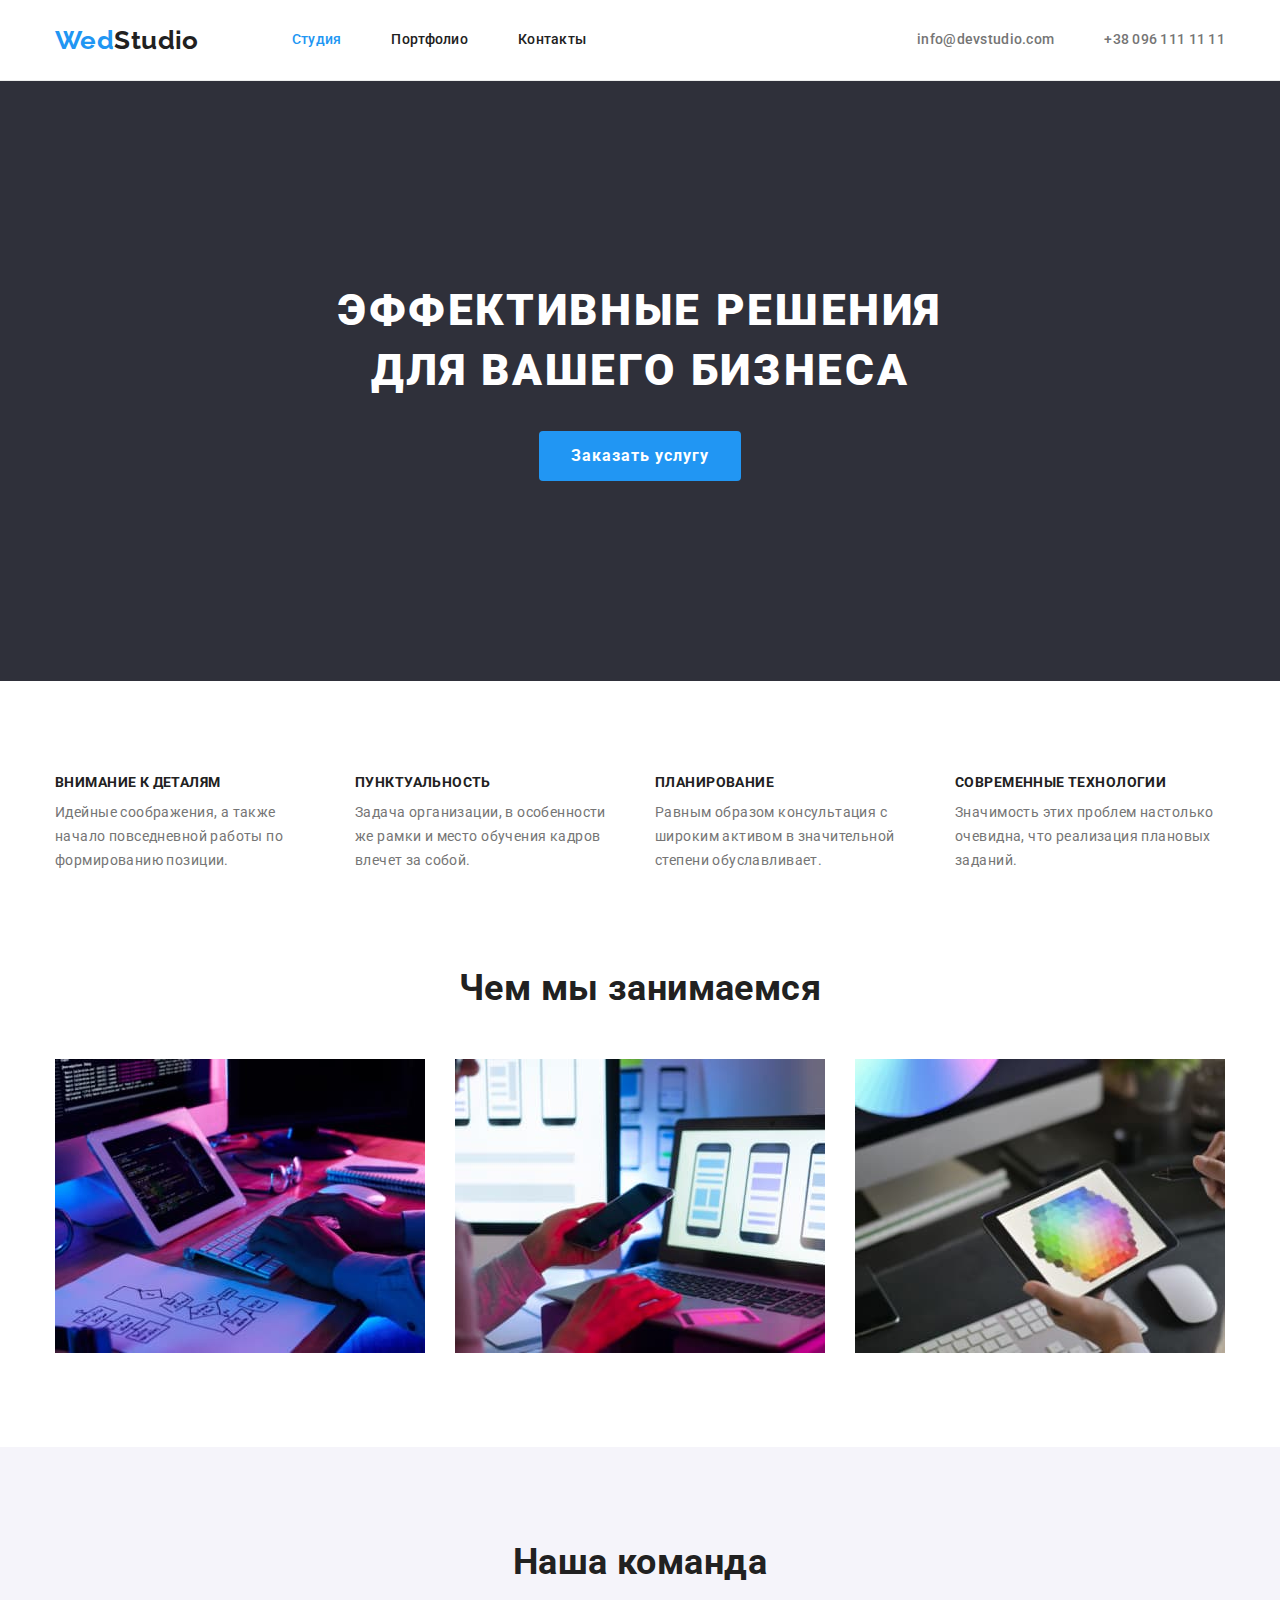
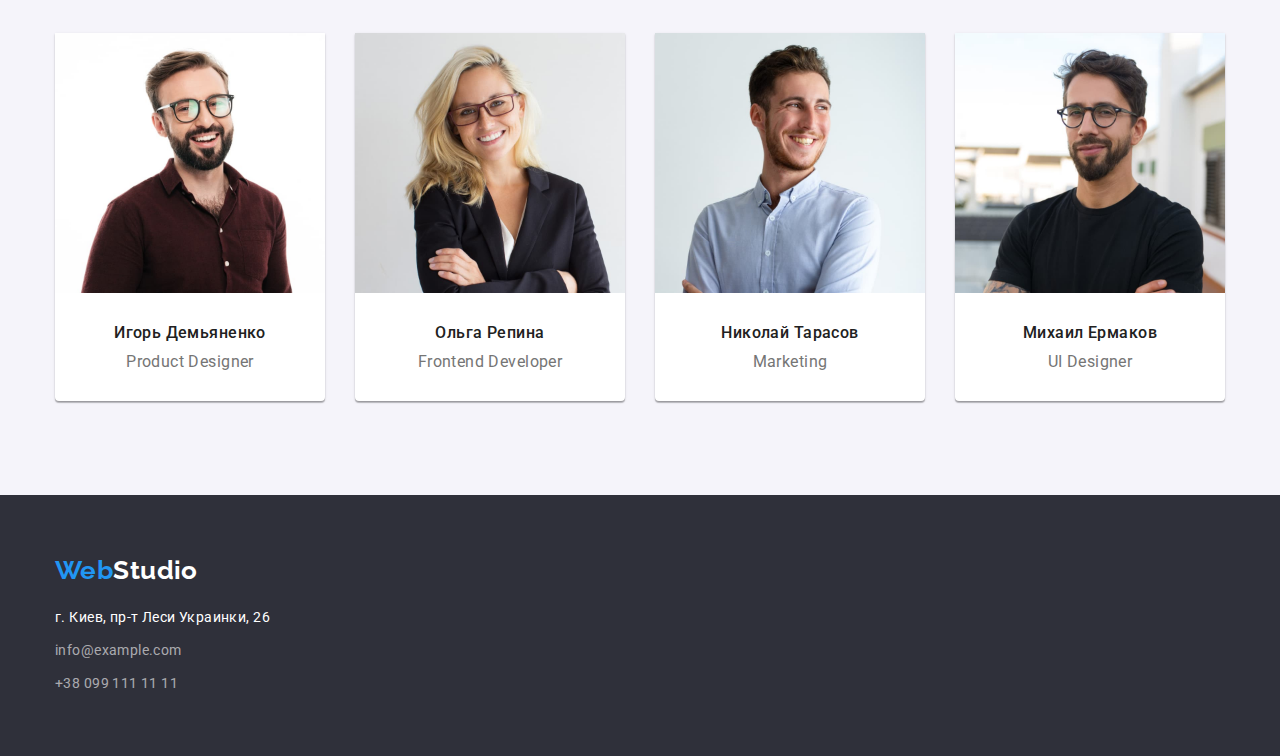
==== index.html @ 8c5d41be "Изображения пропущены через squoosh" ====
<!DOCTYPE html>
<html lang="en">

<head>
    <meta charset="UTF-8">
    <meta http-equiv="X-UA-Compatible" content="IE=edge">
    <meta name="viewport" content="width=device-width, initial-scale=1.0">
    <title>Document</title>
    <link rel="preconnect" href="https://fonts.gstatic.com">
    <link
        href="https://fonts.googleapis.com/css2?family=Raleway:wght@700&family=Roboto:wght@400;500;700;900&display=swap"
        rel="stylesheet">
    <link rel="stylesheet"
        href="https://cdnjs.cloudflare.com/ajax/libs/modern-normalize/1.0.0/modern-normalize.min.css">
    <link rel="stylesheet" href="./css/styles.css">
</head>

<body>
    <!--разметка body-->
    <!--разметка header-->
    <header class="page-header">
        <div class="container main-nav">
            <nav class="main-nav">
                <a href="" class="logo">
                    <span>Wed</span>Studio
                </a>
                <ul class="side-nav list">
                    <li class="item"> <a href="" class="current">Студия</a> </li>
                    <li class="item"><a href="./portfolio.html">Портфолио</a></li>
                    <li class="item"><a href="">Контакты</a></li>
                </ul>
            </nav>
            <ul class="auth-nav list">
                <li class="item"><a href="mailto:info@devstudio.com">info@devstudio.com</a></li>
                <li class="item"><a href="tel:+380961111111">+38 096 111 11 11</a></li>
            </ul>
        </div>
    </header>
    <main>
        <!--разметка main-->
        <section class="hero-section">
            <!--разметка первой секции-->
            <h1>Эффективные решения для вашего бизнеса</h1>
            <button class="button">Заказать услугу</button>
        </section>
        <section class="half">
            <!--разметка второй секции-->
            <div class="container">
                <h2 class="visually-hidden">Наши преимущества</h2>
                <ul class="edge">
                    <li class="item">
                        <h3>Внимание к деталям</h3>
                        <p>Идейные соображения, а также начало повседневной работы по формированию позиции.</p>
                    </li>
                    <li class="item">
                        <h3>Пунктуальность</h3>
                        <p>Задача организации, в особенности же рамки и место обучения кадров влечет за собой.</p>
                    </li>
                    <li class="item">
                        <h3>Планирование</h3>
                        <p>Равным образом консультация с широким активом в значительной степени обуславливает.</p>
                    </li>
                    <li class="item">
                        <h3>Современные технологии</h3>
                        <p>Значимость этих проблем настолько очевидна, что реализация плановых заданий.</p>
                    </li>
                </ul>
            </div>
        </section>
        <section class="job">
            <!--разметка третьей секции-->
            <div class="container">
                <h2 class="second-font">Чем мы занимаемся</h2>
                <ul class="list">
                    <li class="item"><img src="./images/1.jpg" alt="разметка страницы" width="370"></li>
                    <li class="item"><img src="./images/2.jpg" alt="оптимизация под телефон" width="370"></li>
                    <li class="item"><img src="./images/3.jpg" alt="оптимизация под iPAD" width="370"></li>
                </ul>
            </div>
        </section>
        <section class="team">
            <div class="container">
                <h2 class="second-font">Наша команда</h2>
                <!--разметка четвертой секции-->
                <ul class="teammate">
                    <li class="item"><img src="./images/k1.jpg" alt="фото 1участника команды" width="270">
                        <div class="range">
                            <h3>Игорь Демьяненко</h3>
                            <p>Product Designer</p>
                        </div>
                    </li>
                    <li class="item"><img src="./images/k2.jpg" alt="фото 2участника команды" width="270">
                        <div class="range">
                            <h3>Ольга Репина</h3>
                            <p>Frontend Developer</p>
                        </div>
                    </li>
                    <li class="item"><img src="./images/k3.jpg" alt="фото 3участника команды" width="270">
                        <div class="range">
                            <h3>Николай Тарасов</h3>
                            <p>Marketing</p>
                        </div>
                    </li>
                    <li class="item"><img src="./images/k4.jpg" alt="фото 4участника команды" width="270">
                        <div class="range">
                            <h3>Михаил Ермаков</h3>
                            <p>UI Designer</p>
                        </div>
                    </li>
                </ul>
            </div>
        </section>
    </main>
    <footer class="hero-section footer">
        <!--разметка footer-->
        <div class="container">
            <a href="" class="logo footer">
                <span>Web</span>Studio
            </a>
            <address class="address">
                <p>г. Киев, пр-т Леси Украинки, 26</p>
                <ul class="contacts">
                    <li><a href="mailto:info@example.com">info@example.com</a></li>
                    <li><a href="tel:+380991111111">+38 099 111 11 11</a></li>
                </ul>
            </address>
        </div>
    </footer>
</body>

</html>
---- css/styles.css ----
/* объявление переменных */
:root {
  --primary-text-color: #757575;
  --second-text-color: #ffffff;
  --title-text-color: #212121;
  --accent-color: #2196f3;
  --second-back-color: #2f303a;
  --contacts-color: rgba(255, 255, 255, 0.6);
  --team-back-color: #f5f4fa;
}
/* стилизация header и заголовков(outline: 2px solid teal - это рамка;) */
.container {
  width: 1200px;
  padding: 0 15px;

  margin-left: auto;
  margin-right: auto;
}
/* цвет рамки в хедере #ECECEC */
.container .list,
.container .teammate,
.container .filter-item {
  margin: 0;
  padding: 0;
}
/* стилизация логотипа */
.logo {
  font-family: Raleway, sans-serif;
  font-weight: 700;
  font-size: 26px;
  line-height: 1.19;
  text-decoration: none;

  color: var(--title-text-color);
}

/* стилизация заголовков, кроме h1 по цвету и шрифту */
.list {
  margin: 0;
  padding: 0;
}
.main-nav {
  display: flex;
  align-items: center;
}
.side-nav {
  display: flex;
}
.side-nav .item + .item {
  margin-left: 50px;
}
.auth-nav.list {
  display: flex;
  margin-left: auto;
}
.auth-nav .item + .item {
  margin-left: 50px;
}

.side-nav a,
h2,
h3,
h4,
h5,
h6 {
  color: var(--title-text-color);
  margin: 0;

  font-weight: 700;
  font-size: 14px;
  line-height: 1.14;
}

.page-header li {
  list-style: none;
}
.page-header {
  border-bottom: 1px solid #ececec;
}

/* стилизация шрифта навигации по шрифту */

.side-nav a,
.auth-nav a {
  display: block;
  padding-top: 32px;
  padding-bottom: 32px;

  letter-spacing: 0.02em;
  font-weight: 500;
  font-size: 14px;
  line-height: 1.14;
  text-decoration: none;
}
.side-nav.list {
  margin-left: 93px;
}
/* стилизация навигации: наведение, фокус */
.logo span,
.logo:focus,
.logo:hover,
.logo:active,
.side-nav a:hover,
.side-nav a:focus,
.side-nav:active,
.auth-nav a:hover,
.auth-nav a:focus,
.auth-nav:active,
.contacts a:hover,
.contacts a:focus,
.contacts a:active {
  color: var(--accent-color);
}
/* ссылка текущей страницы будет выделяться*/
.side-nav .current {
  color: var(--accent-color);
}
.auth-nav a {
  color: var(--primary-text-color);
}
/* стилизация body*/
/* стилизация основного шрифта и цвета текста */
body {
  color: var(--primary-text-color);

  font-family: Roboto, sans-serif;
  letter-spacing: 0.03em;
  font-size: 14px;
  line-height: 1.714;
}
/* стилизация фона hero и footer */
.hero-section {
  background-color: var(--second-back-color);
  /* outline: 1px solid violet; */
  text-align: center;
  padding: 200px 0;
}
.hero-section.footer {
  text-align: left;
  padding: 60px 0;
}

/* стилизация заголовка h1 */
.hero-section h1 {
  margin-top: 0;
  margin-bottom: 30px;
  max-width: 696px;
  margin-left: auto;
  margin-right: auto;

  color: var(--second-text-color);

  font-weight: 900;
  font-size: 44px;
  line-height: 1.36;
  letter-spacing: 0.06em;
  text-transform: uppercase;
}
/* стилизация кнопки */
.button {
  display: inline-block;
  background-color: var(--accent-color);
  color: var(--second-text-color);
  border: 0px;
  cursor: pointer;
  border-radius: 4px;
  padding: 10px 32px;
  min-width: 200px;

  font-family: inherit;
  font-weight: 700;
  font-size: 16px;
  line-height: 1.875;
  letter-spacing: 0.06em;
  text-align: center;
}
/* стилизация преимуществ */
.container .edge {
  display: flex;
  flex-wrap: wrap;
}
.half {
  padding-top: 94px;
}
.edge .item {
  width: 270px;
}
.edge .item + .item {
  margin-left: 30px;
}
.edge h3 {
  font-weight: 700;
  font-size: 14px;
  line-height: 1.14;
  text-transform: uppercase;
  margin-bottom: 10px;
}
.edge li {
  list-style: none;
}
.edge {
  padding: 0;
  margin: 0;
}
.edge > li > p {
  margin: 0;
}
/* стилизация деятельности */
.job .list {
  display: flex;
}
.job .list .item + .item {
  margin-left: 30px;
}
.job li {
  list-style: none;
}
.second-font {
  font-weight: 700;
  font-size: 36px;
  line-height: 1.17;
  text-align: center;
  margin-bottom: 50px;
}
.job {
  padding-top: 94px;
  padding-bottom: 94px;
}

/* стилизация команды */
/* стилизация фона */
.team {
  background-color: var(--team-back-color);
  padding-top: 94px;
  padding-bottom: 94px;
}
.container .teammate {
  display: flex;
}
.container .teammate .item + .item {
  margin-left: 30px;
}
.team li {
  list-style: none;
}

/* стилизация имён участников команды */
.container .teammate {
  margin: 0;
}
.container .teammate li {
  box-shadow: 0px 1px 3px rgba(0, 0, 0, 0.12), 0px 1px 1px rgba(0, 0, 0, 0.14),
    0px 2px 1px rgba(0, 0, 0, 0.2);
  border-radius: 0px 0px 4px 4px;
  width: 270px;
  background-color: #fff;
}
.teammate h3 {
  font-weight: 500;
  font-size: 16px;
  line-height: 1.19;
  text-align: center;
  margin-bottom: 10px;
}
.teammate .range {
  padding: 30px 0;
}
/* стилизация должностей участников команды */
.teammate p {
  font-size: 16px;
  line-height: 1.19;
  text-align: center;
  margin: 0;
}
/* стилизация footer */
.address,
.contacts {
  font-size: 14px;
  line-height: 1.71;
  font-style: normal;
  list-style: none;
  margin: 0;
}

.address,
.footer {
  color: var(--second-text-color);
  background-color: var(--second-back-color);
}
.container .logo.footer {
  display: block;
  margin-bottom: 20px;
}
.address p {
  margin-bottom: 9px;
  margin-top: 0;
}
.address > ul > li:not(:last-child) {
  margin-bottom: 9px;
}
.address ul {
  padding: 0;
}
.contacts a {
  color: var(--contacts-color);
  background-color: var(--second-back-color);
  text-decoration: none;
}

/* стилизация Портфолио */
.visually-hidden {
  position: absolute;
  width: 1px;
  height: 1px;
  margin: -1px;
  border: 0;
  padding: 0;

  white-space: nowrap;
  clip-path: inset(100%);
  clip: rect(0 0 0 0);
  overflow: hidden;
  color: var(--second-text-color);
}
.profile {
  padding-top: 94px;
  padding-bottom: 94px;
}
.container .filter {
  display: flex;
  justify-content: center;
  padding-left: 0;
  margin-top: 0;
  margin-bottom: 50px;
}
.container .filter .item + .item {
  margin-left: 8px;
}
.portfolio-page p {
  font-size: 16px;
  line-height: 1.87;
}
.portfolio-page h2 {
  font-size: 18px;
  line-height: 2;
  letter-spacing: 0.06em;
  margin: 0;
}
.portfolio-page li {
  list-style: none;
}
/* стилизация Фильтра */
.container .filter-item {
  display: flex;
  flex-wrap: wrap;
}
.filter-item a {
  display: inline;
}
.filter-item li {
  width: 370px;
  padding: 0;
  margin-right: 30px;
  margin-bottom: 30px;
}
.filter-border {
  border-left: 1px solid #eeeeee;
  border-right: 1px solid #eeeeee;
  border-bottom: 1px solid #eeeeee;
  padding: 20px 24px;
}
.filter-item li:nth-child(3n) {
  margin-right: 0;
}
.filter-item li:nth-last-child(-n + 3) {
  margin-bottom: 0;
}
.filter-item a {
  color: var(--primary-text-color);
  text-decoration: none;
}
.filter-item a h2 {
  margin-bottom: 4px;
}
.filter-item li a p {
  display: inline-block;
  margin: 0;
}
.filter-button {
  display: inline-block;
  border-radius: 4px;
  min-width: 73px;
  border: 0;
  padding: 6px 22px;

  cursor: pointer;
  font-family: Roboto, sans-serif;

  background-color: var(--team-back-color);
  font-weight: 500;
  font-size: 16px;
  line-height: 1.625;
  letter-spacing: 0.03em;
  color: var(--title-text-color);
}

.filter-button:hover,
.filter-button:focus,
.filter-button:active {
  background-color: var(--accent-color);
  color: var(--second-text-color);
}
/* рамка для фильтра  */
.border-filter {
  border-right: 1px solid #eeeeee;
}
img {
  display: block;
}
.filter-item li:hover {
  box-shadow: 0px 1px 1px rgba(0, 0, 0, 0.12), 0px 4px 4px rgba(0, 0, 0, 0.06),
    1px 4px 6px rgba(0, 0, 0, 0.16);
}
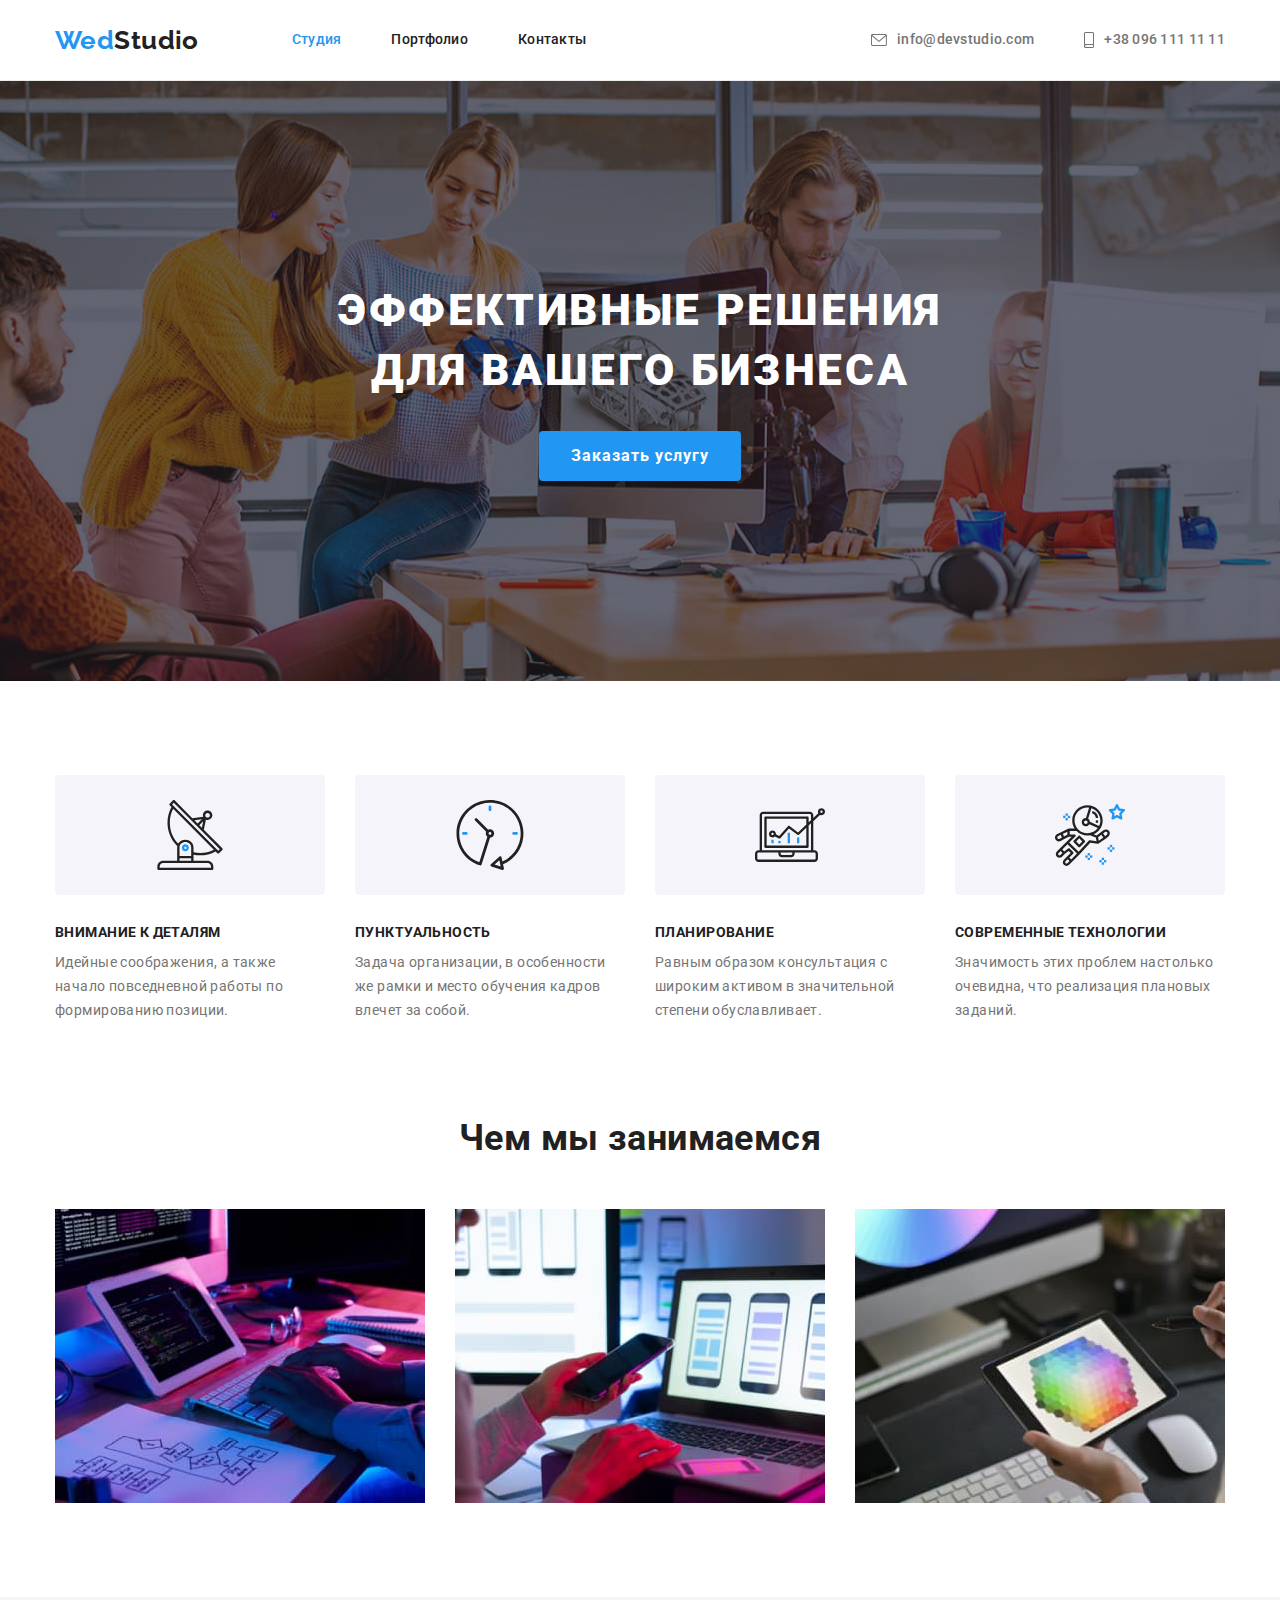
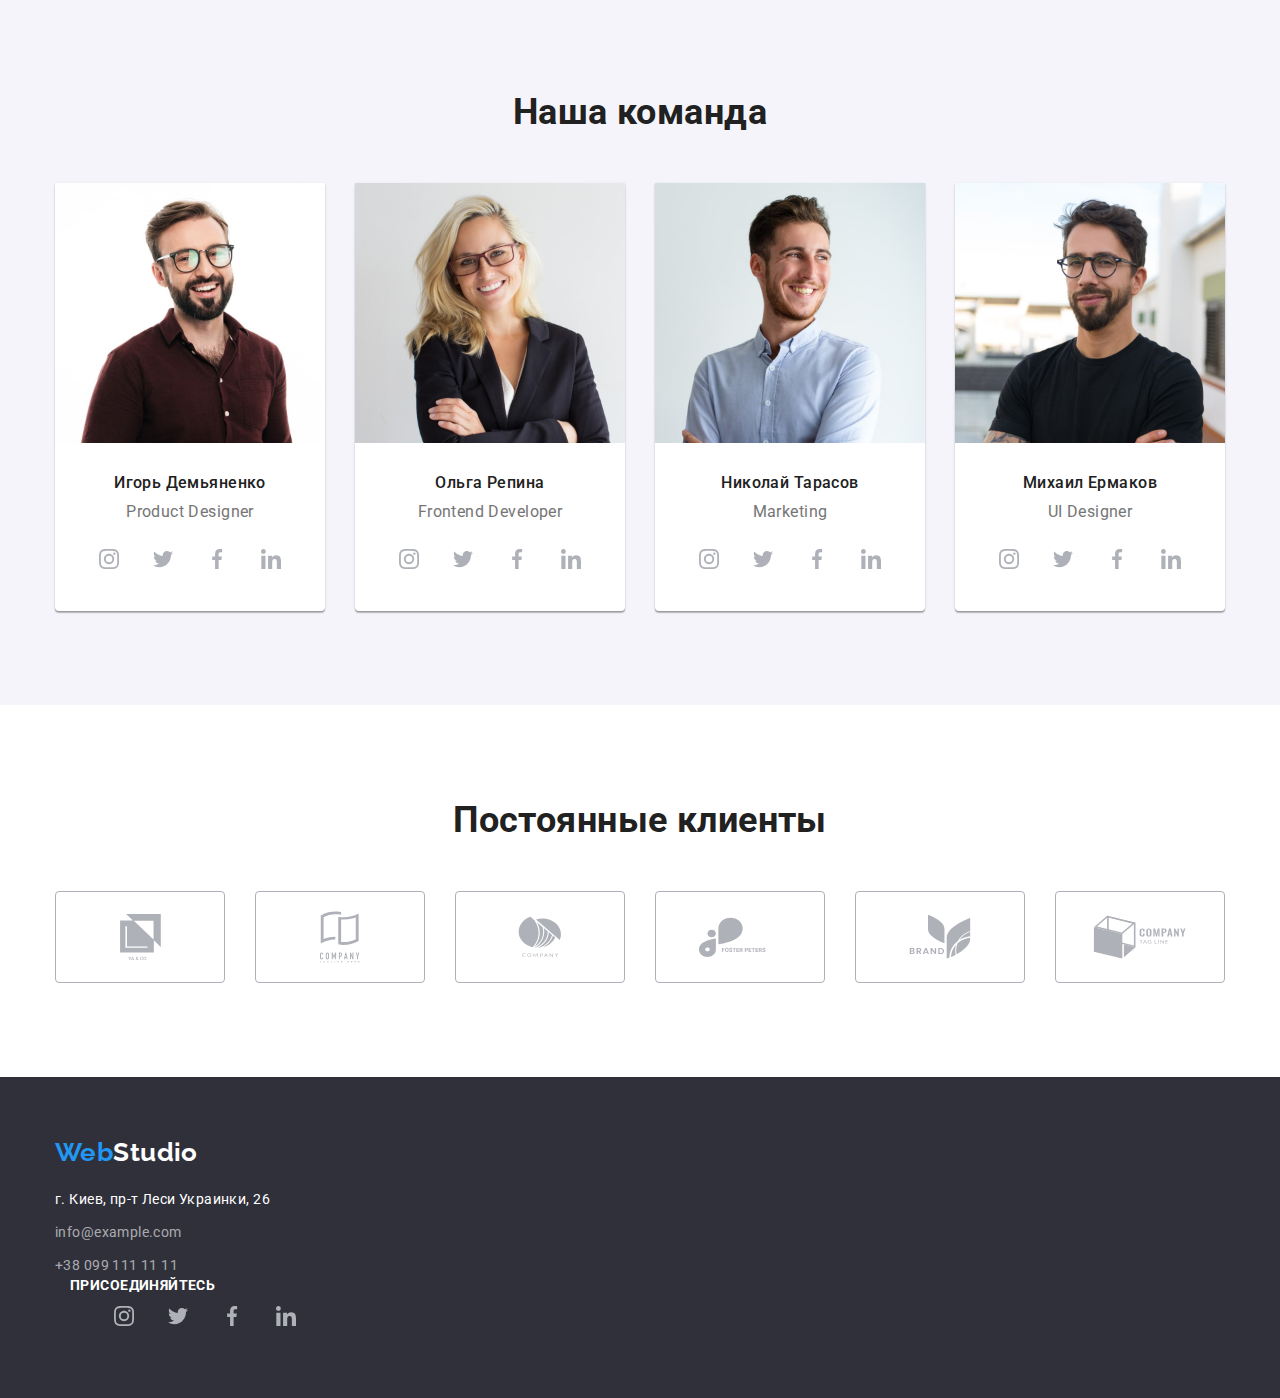
==== commit e2db4c62: "ДЗ4 начало. почти всё кроме футера))" ====
--- a/index.html
+++ b/index.html
@@ -31,8 +31,22 @@
                 </ul>
             </nav>
             <ul class="auth-nav list">
-                <li class="item"><a href="mailto:info@devstudio.com">info@devstudio.com</a></li>
-                <li class="item"><a href="tel:+380961111111">+38 096 111 11 11</a></li>
+                <li class="item">
+                    <a class="enve" href="mailto:info@devstudio.com">
+                        <svg class="envelope" width="16" height="12">
+                            <use href="./images/symbol.svg#icon-envelope">
+                            </use>
+                        </svg>
+                        info@devstudio.com</a>
+                </li>
+                <li class="item">
+                    <a class="enve" href="tel:+380961111111">
+                        <svg class="envelope" width="10" height="16">
+                            <use href="./images/symbol.svg#icon-smartphone">
+                            </use>
+                        </svg>
+                        +38 096 111 11 11</a>
+                </li>
             </ul>
         </div>
     </header>
@@ -49,18 +63,38 @@
                 <h2 class="visually-hidden">Наши преимущества</h2>
                 <ul class="edge">
                     <li class="item">
+                        <div class="container-min">
+                            <svg class="iconedge">
+                                <use href="./images/symbol-defs.svg#icon-antenna-1"></use>
+                            </svg>
+                        </div>
                         <h3>Внимание к деталям</h3>
                         <p>Идейные соображения, а также начало повседневной работы по формированию позиции.</p>
                     </li>
                     <li class="item">
+                        <div class="container-min">
+                            <svg class="iconedge">
+                                <use href="./images/symbol-defs.svg#icon-clock-1"></use>
+                            </svg>
+                        </div>
                         <h3>Пунктуальность</h3>
                         <p>Задача организации, в особенности же рамки и место обучения кадров влечет за собой.</p>
                     </li>
                     <li class="item">
+                        <div class="container-min">
+                            <svg class="iconedge">
+                                <use href="./images/symbol-defs.svg#icon-diagram-1"></use>
+                            </svg>
+                        </div>
                         <h3>Планирование</h3>
                         <p>Равным образом консультация с широким активом в значительной степени обуславливает.</p>
                     </li>
                     <li class="item">
+                        <div class="container-min">
+                            <svg class="iconedge">
+                                <use href="./images/symbol-defs.svg#icon-astronaut-1"></use>
+                            </svg>
+                        </div>
                         <h3>Современные технологии</h3>
                         <p>Значимость этих проблем настолько очевидна, что реализация плановых заданий.</p>
                     </li>
@@ -87,44 +121,212 @@
                         <div class="range">
                             <h3>Игорь Демьяненко</h3>
                             <p>Product Designer</p>
+
+                            <div class="container-team">
+                                <a class="communic" href="">
+                                    <svg class="twitter" width="20" height="20">
+                                        <use href="./images/symbol.svg#icon-instagram-2"></use>
+                                    </svg>
+                                </a>
+                                <a class="communic" href="">
+                                    <svg class="twitter" width="20" height="20">
+                                        <use href="./images/symbol.svg#icon-twitter-1"></use>
+                                    </svg>
+                                </a>
+                                <a class="communic" href="">
+                                    <svg class="twitter" width="20" height="20">
+                                        <use href="./images/symbol.svg#icon-facebook-1"></use>
+                                    </svg>
+                                </a>
+                                <a class="communic" href="">
+                                    <svg class="twitter" width="20" height="20">
+                                        <use href="./images/symbol.svg#icon-linkedin-1"></use>
+                                    </svg>
+                                </a>
+                            </div>
                         </div>
                     </li>
                     <li class="item"><img src="./images/k2.jpg" alt="фото 2участника команды" width="270">
                         <div class="range">
                             <h3>Ольга Репина</h3>
                             <p>Frontend Developer</p>
+                            <div class="container-team">
+                                <a class="communic" href="">
+                                    <svg class="twitter" width="20" height="20">
+                                        <use href="./images/symbol.svg#icon-instagram-2"></use>
+                                    </svg>
+                                </a>
+                                <a class="communic" href="">
+                                    <svg class="twitter" width="20" height="20">
+                                        <use href="./images/symbol.svg#icon-twitter-1"></use>
+                                    </svg>
+                                </a>
+                                <a class="communic" href="">
+                                    <svg class="twitter" width="20" height="20">
+                                        <use href="./images/symbol.svg#icon-facebook-1"></use>
+                                    </svg>
+                                </a>
+                                <a class="communic" href="">
+                                    <svg class="twitter" width="20" height="20">
+                                        <use href="./images/symbol.svg#icon-linkedin-1"></use>
+                                    </svg>
+                                </a>
+                            </div>
                         </div>
                     </li>
                     <li class="item"><img src="./images/k3.jpg" alt="фото 3участника команды" width="270">
                         <div class="range">
                             <h3>Николай Тарасов</h3>
                             <p>Marketing</p>
+                            <div class="container-team">
+                                <a class="communic" href="">
+                                    <svg class="twitter" width="20" height="20">
+                                        <use href="./images/symbol.svg#icon-instagram-2"></use>
+                                    </svg>
+                                </a>
+                                <a class="communic" href="">
+                                    <svg class="twitter" width="20" height="20">
+                                        <use href="./images/symbol.svg#icon-twitter-1"></use>
+                                    </svg>
+                                </a>
+                                <a class="communic" href="">
+                                    <svg class="twitter" width="20" height="20">
+                                        <use href="./images/symbol.svg#icon-facebook-1"></use>
+                                    </svg>
+                                </a>
+                                <a class="communic" href="">
+                                    <svg class="twitter" width="20" height="20">
+                                        <use href="./images/symbol.svg#icon-linkedin-1"></use>
+                                    </svg>
+                                </a>
+                            </div>
                         </div>
                     </li>
                     <li class="item"><img src="./images/k4.jpg" alt="фото 4участника команды" width="270">
                         <div class="range">
                             <h3>Михаил Ермаков</h3>
                             <p>UI Designer</p>
-                        </div>
-                    </li>
-                </ul>
+                            <div class="container-team">
+                                <a class="communic" href="">
+                                    <svg class="twitter" width="20" height="20">
+                                        <use href="./images/symbol.svg#icon-instagram-2"></use>
+                                    </svg>
+                                </a>
+                                <a class="communic" href="">
+                                    <svg class="twitter" width="20" height="20">
+                                        <use href="./images/symbol.svg#icon-twitter-1"></use>
+                                    </svg>
+                                </a>
+                                <a class="communic" href="">
+                                    <svg class="twitter" width="20" height="20">
+                                        <use href="./images/symbol.svg#icon-facebook-1"></use>
+                                    </svg>
+                                </a>
+                                <a class="communic" href="">
+                                    <svg class="twitter" width="20" height="20">
+                                        <use href="./images/symbol.svg#icon-linkedin-1"></use>
+                                    </svg>
+                                </a>
+                            </div>
+                        </div>
+                    </li>
+                </ul>
+            </div>
+        </section>
+        <section class="client">
+            <div class="container">
+                <h2 class="second-font">Постоянные клиенты</h2>
+                <ul class="wrapul">
+                    <li class="client-item">
+                        <div class="client-edit"><svg width="41" height="46.67">
+                                <use href="./images/symbol.svg#icon-YA--CO">
+                                </use>
+                            </svg></div>
+
+                    </li>
+                    <li class="client-item">
+                        <div class="client-edit"><svg width="40" height="52">
+                                <use href="./images/symbol.svg#icon-TAGLINE-HERE">
+                                </use>
+                            </svg></div>
+
+                    </li>
+                    <li class="client-item">
+                        <div class="client-edit"><svg width="43.46" height="41.18">
+                                <use href="./images/symbol.svg#icon-COMPANY">
+                                </use>
+                            </svg></div>
+
+                    </li>
+                    <li class="client-item">
+                        <div class="client-edit"><svg width="84.44" height="40.62">
+                                <use href="./images/symbol.svg#icon-FOSTER-PETERS">
+                                </use>
+                            </svg></div>
+
+                    </li>
+                    <li class="client-item">
+                        <div class="client-edit"><svg width="62.54" height="45.43">
+                                <use href="./images/symbol.svg#icon-BRAND">
+                                </use>
+                            </svg></div>
+
+                    </li>
+                    <li class="client-item">
+                        <div class="client-edit"><svg width="93.79" height="43.93">
+                                <use href="./images/symbol.svg#icon-COMPANY-TAG-LINE">
+                                </use>
+                            </svg></div>
+
+                    </li>
+
+                </ul>
+
             </div>
         </section>
     </main>
-    <footer class="hero-section footer">
+    <footer class="hero-footer">
         <!--разметка footer-->
         <div class="container">
-            <a href="" class="logo footer">
-                <span>Web</span>Studio
-            </a>
-            <address class="address">
-                <p>г. Киев, пр-т Леси Украинки, 26</p>
-                <ul class="contacts">
-                    <li><a href="mailto:info@example.com">info@example.com</a></li>
-                    <li><a href="tel:+380991111111">+38 099 111 11 11</a></li>
-                </ul>
-            </address>
+            <div class="footer-address">
+                <a href="" class="logo footer">
+                    <span>Web</span>Studio
+                </a>
+                <address class="address">
+                    <p>г. Киев, пр-т Леси Украинки, 26</p>
+                    <ul class="contacts">
+                        <li><a href="mailto:info@example.com">info@example.com</a></li>
+                        <li><a href="tel:+380991111111">+38 099 111 11 11</a></li>
+                    </ul>
+                </address>
+            </div>
+            <div class=container-foot>
+                <h2 class="edit">присоединяйтесь</h2>
+                <div class="container-team">
+                    <a class="communic" href="">
+                        <svg class="twitter" width="20" height="20">
+                            <use href="./images/symbol.svg#icon-instagram-2"></use>
+                        </svg>
+                    </a>
+                    <a class="communic" href="">
+                        <svg class="twitter" width="20" height="20">
+                            <use href="./images/symbol.svg#icon-twitter-1"></use>
+                        </svg>
+                    </a>
+                    <a class="communic" href="">
+                        <svg class="twitter" width="20" height="20">
+                            <use href="./images/symbol.svg#icon-facebook-1"></use>
+                        </svg>
+                    </a>
+                    <a class="communic" href="">
+                        <svg class="twitter" width="20" height="20">
+                            <use href="./images/symbol.svg#icon-linkedin-1"></use>
+                        </svg>
+                    </a>
+                </div>
+            </div>
         </div>
+
     </footer>
 </body>
 
--- a/css/styles.css
+++ b/css/styles.css
@@ -79,10 +79,16 @@
 }
 
 /* стилизация шрифта навигации по шрифту */
-
+.auth-nav.list .item {
+  display: flex;
+  align-items: center;
+}
+.auth-nav a {
+  color: var(--primary-text-color);
+}
 .side-nav a,
 .auth-nav a {
-  display: block;
+  display: flex;
   padding-top: 32px;
   padding-bottom: 32px;
 
@@ -103,7 +109,6 @@
 .side-nav a:hover,
 .side-nav a:focus,
 .side-nav:active,
-.auth-nav a:hover,
 .auth-nav a:focus,
 .auth-nav:active,
 .contacts a:hover,
@@ -115,9 +120,21 @@
 .side-nav .current {
   color: var(--accent-color);
 }
-.auth-nav a {
-  color: var(--primary-text-color);
-}
+.enve:hover {
+  color: var(--accent-color);
+}
+.envelope {
+  margin-right: 10px;
+  fill: currentColor;
+}
+.envelope:hover {
+  fill: currentColor;
+}
+
+.enve {
+  align-items: center;
+}
+
 /* стилизация body*/
 /* стилизация основного шрифта и цвета текста */
 body {
@@ -134,10 +151,19 @@
   /* outline: 1px solid violet; */
   text-align: center;
   padding: 200px 0;
-}
-.hero-section.footer {
+  background-image: linear-gradient(
+      to right,
+      rgba(47, 48, 58, 0.4),
+      rgba(47, 48, 58, 0.4)
+    ),
+    url("../images/Img.svg");
+  background-repeat: no-repeat;
+  background-position: center;
+}
+.hero-footer {
   text-align: left;
   padding: 60px 0;
+  background-color: var(--second-back-color);
 }
 
 /* стилизация заголовка h1 */
@@ -205,6 +231,22 @@
 .edge > li > p {
   margin: 0;
 }
+.container-min {
+  display: flex;
+  width: 270px;
+  height: 120px;
+  border: transparent;
+  margin-bottom: 30px;
+  background-color: #f5f4fa;
+  border-radius: 4px;
+  align-items: center;
+  justify-content: center;
+}
+.iconedge {
+  display: flex;
+  width: 70px;
+  height: 70px;
+}
 /* стилизация деятельности */
 .job .list {
   display: flex;
@@ -255,6 +297,33 @@
   width: 270px;
   background-color: #fff;
 }
+.container-team {
+  display: flex;
+  padding-left: 32px;
+  padding-right: 32px;
+}
+.communic {
+  display: flex;
+  width: 44px;
+  height: 44px;
+  border-radius: 50%;
+  justify-content: center;
+  align-items: center;
+  fill: #afb1b8;
+}
+.communic:hover,
+.communic:active,
+.communic:focus {
+  background-color: var(--accent-color);
+  fill: var(--second-text-color);
+}
+.container-team .communic + .communic {
+  margin-left: 10px;
+}
+
+.container-team a svg {
+  margin: 0;
+}
 .teammate h3 {
   font-weight: 500;
   font-size: 16px;
@@ -271,6 +340,43 @@
   line-height: 1.19;
   text-align: center;
   margin: 0;
+  margin-bottom: 16px;
+}
+/* разметка секции с Клиентами */
+.wrapul {
+  display: flex;
+  margin: 0;
+  padding: 0;
+}
+.client {
+  padding-top: 94px;
+  padding-bottom: 94px;
+}
+.client .client-item {
+  display: flex;
+  flex-wrap: wrap;
+  list-style: none;
+  width: 170px;
+  height: 92px;
+  border: 1px solid #afb1b8;
+  border-radius: 4px;
+  align-items: center;
+  justify-content: center;
+  padding: 0;
+  margin: 0;
+}
+.client-item:hover {
+  border-color: var(--accent-color);
+}
+.client-edit {
+  display: flex;
+  fill: #afb1b8;
+}
+.client-item:hover .client-edit {
+  fill: var(--accent-color);
+}
+.wrapul .client-item + .client-item {
+  margin-left: 30px;
 }
 /* стилизация footer */
 .address,
@@ -288,7 +394,7 @@
   background-color: var(--second-back-color);
 }
 .container .logo.footer {
-  display: block;
+  display: flex;
   margin-bottom: 20px;
 }
 .address p {
@@ -307,6 +413,19 @@
   text-decoration: none;
 }
 
+/* стилизация Приглашений по соц.сетям */
+.container-foot {
+  width: 1200px;
+  padding: 0 15px;
+
+  margin-left: auto;
+  margin-right: auto;
+}
+
+.edit {
+  color: var(--second-text-color);
+  text-transform: uppercase;
+}
 /* стилизация Портфолио */
 .visually-hidden {
   position: absolute;
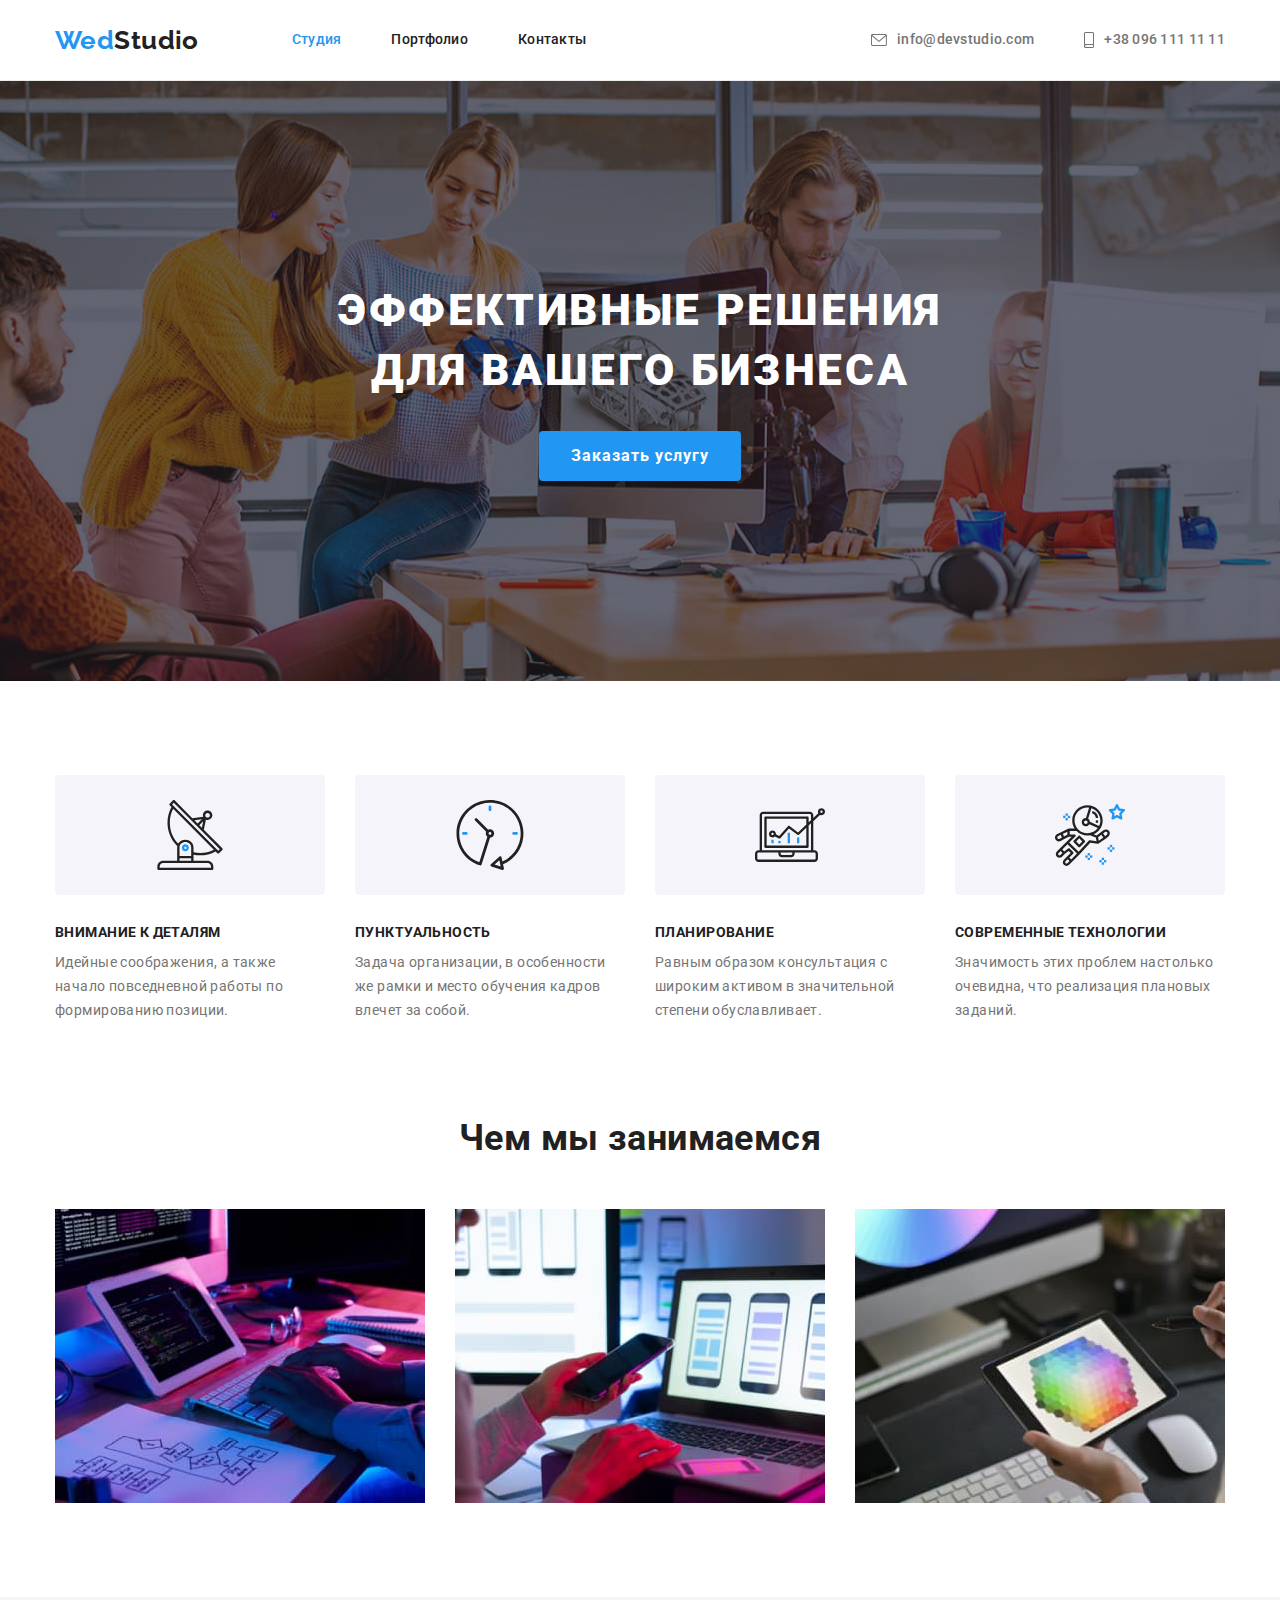
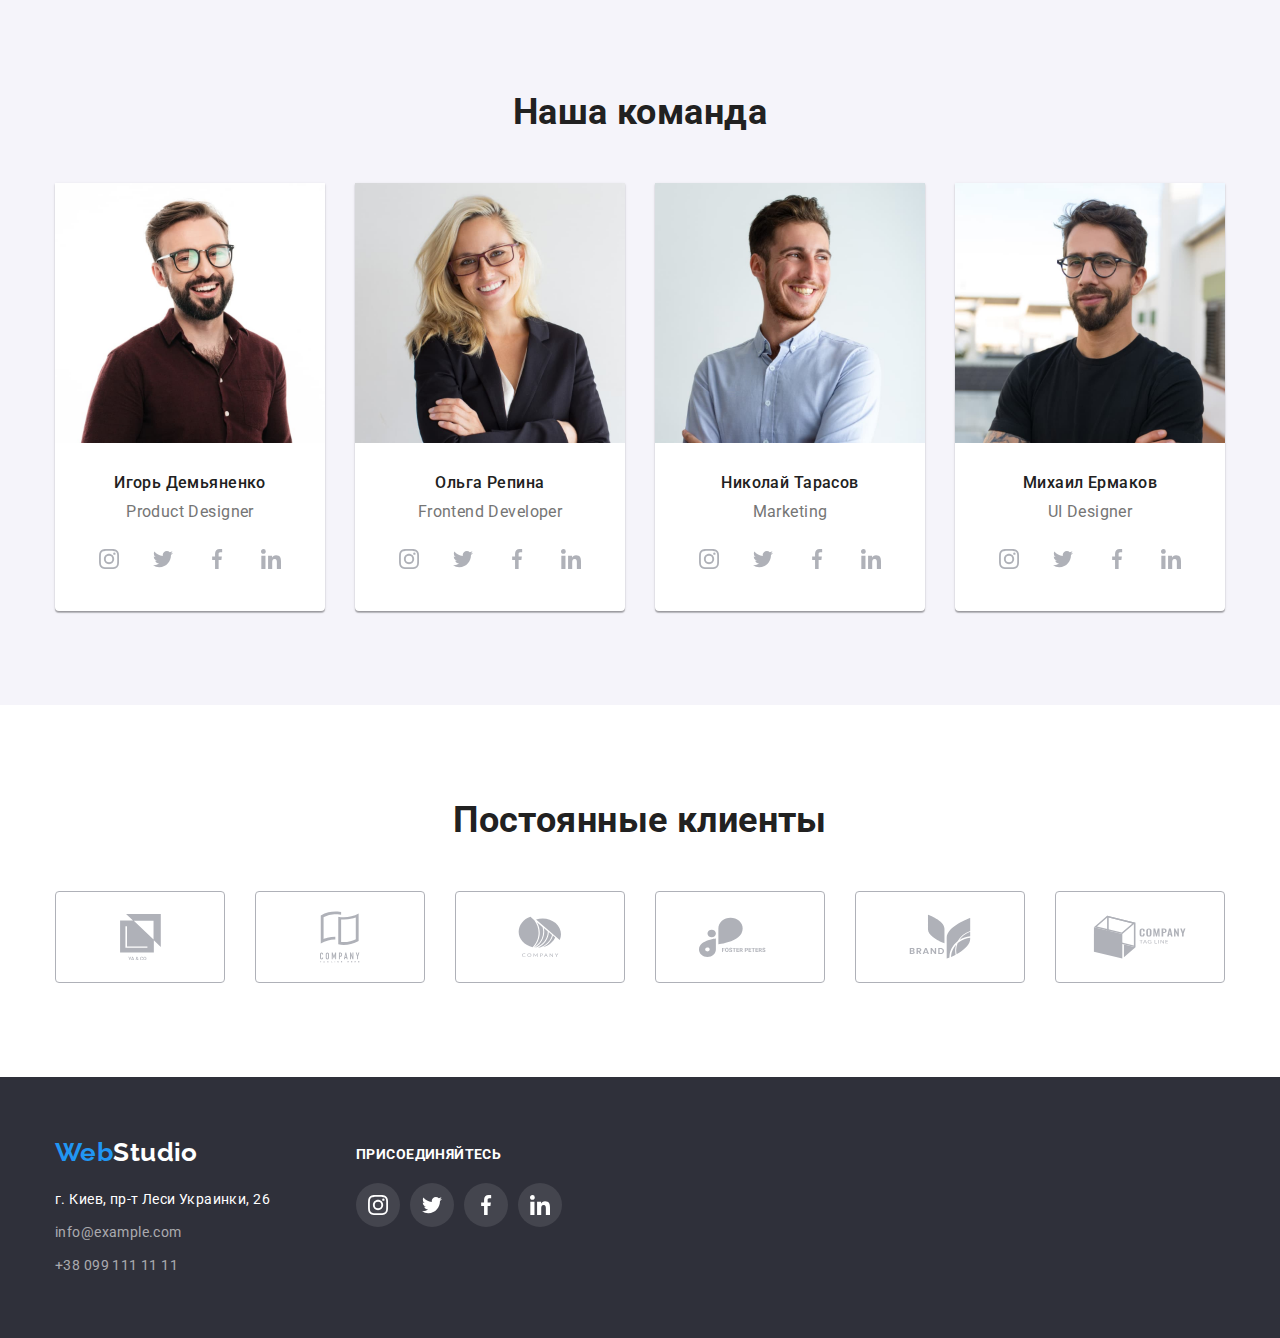
==== commit 2659b407: "Дз4 на первую проверку" ====
--- a/index.html
+++ b/index.html
@@ -237,46 +237,67 @@
             <div class="container">
                 <h2 class="second-font">Постоянные клиенты</h2>
                 <ul class="wrapul">
-                    <li class="client-item">
-                        <div class="client-edit"><svg width="41" height="46.67">
-                                <use href="./images/symbol.svg#icon-YA--CO">
-                                </use>
-                            </svg></div>
-
-                    </li>
-                    <li class="client-item">
-                        <div class="client-edit"><svg width="40" height="52">
-                                <use href="./images/symbol.svg#icon-TAGLINE-HERE">
-                                </use>
-                            </svg></div>
-
-                    </li>
-                    <li class="client-item">
-                        <div class="client-edit"><svg width="43.46" height="41.18">
-                                <use href="./images/symbol.svg#icon-COMPANY">
-                                </use>
-                            </svg></div>
-
-                    </li>
-                    <li class="client-item">
-                        <div class="client-edit"><svg width="84.44" height="40.62">
-                                <use href="./images/symbol.svg#icon-FOSTER-PETERS">
-                                </use>
-                            </svg></div>
-
-                    </li>
-                    <li class="client-item">
-                        <div class="client-edit"><svg width="62.54" height="45.43">
-                                <use href="./images/symbol.svg#icon-BRAND">
-                                </use>
-                            </svg></div>
-
-                    </li>
-                    <li class="client-item">
-                        <div class="client-edit"><svg width="93.79" height="43.93">
-                                <use href="./images/symbol.svg#icon-COMPANY-TAG-LINE">
-                                </use>
-                            </svg></div>
+                    <li class="wrapli">
+                        <a class="client-item" href="">
+                            <div class="client-edit">
+                                <svg width="41" height="46.67">
+                                    <use href="./images/symbol.svg#icon-YA--CO">
+                                    </use>
+                                </svg>
+                            </div>
+                        </a>
+                    </li>
+                    <li class="wrapli">
+                        <a class="client-item" href="">
+                            <div class="client-edit">
+                                <svg width="40" height="52">
+                                    <use href="./images/symbol.svg#icon-TAGLINE-HERE">
+                                    </use>
+                                </svg>
+                            </div>
+                        </a>
+
+                    </li>
+                    <li class="wrapli">
+                        <a class="client-item" href="">
+                            <div class="client-edit"><svg width="43.46" height="41.18">
+                                    <use href="./images/symbol.svg#icon-COMPANY">
+                                    </use>
+                                </svg>
+                            </div>
+                        </a>
+
+                    </li>
+                    <li class="wrapli">
+                        <a class="client-item" href="">
+                            <div class="client-edit">
+                                <svg width="84.44" height="40.62">
+                                    <use href="./images/symbol.svg#icon-FOSTER-PETERS">
+                                    </use>
+                                </svg>
+                            </div>
+                        </a>
+                    </li>
+                    <li class="wrapli">
+                        <a class="client-item" href="">
+                            <div class="client-edit">
+                                <svg width="62.54" height="45.43">
+                                    <use href="./images/symbol.svg#icon-BRAND">
+                                    </use>
+                                </svg>
+                            </div>
+                        </a>
+
+                    </li>
+                    <li class="wrapli">
+                        <a class="client-item" href="">
+                            <div class="client-edit">
+                                <svg width="93.79" height="43.93">
+                                    <use href="./images/symbol.svg#icon-COMPANY-TAG-LINE">
+                                    </use>
+                                </svg>
+                            </div>
+                        </a>
 
                     </li>
 
@@ -288,41 +309,43 @@
     <footer class="hero-footer">
         <!--разметка footer-->
         <div class="container">
-            <div class="footer-address">
-                <a href="" class="logo footer">
-                    <span>Web</span>Studio
-                </a>
-                <address class="address">
-                    <p>г. Киев, пр-т Леси Украинки, 26</p>
-                    <ul class="contacts">
-                        <li><a href="mailto:info@example.com">info@example.com</a></li>
-                        <li><a href="tel:+380991111111">+38 099 111 11 11</a></li>
-                    </ul>
-                </address>
-            </div>
-            <div class=container-foot>
-                <h2 class="edit">присоединяйтесь</h2>
-                <div class="container-team">
-                    <a class="communic" href="">
-                        <svg class="twitter" width="20" height="20">
-                            <use href="./images/symbol.svg#icon-instagram-2"></use>
-                        </svg>
+            <div class="karman">
+                <div class="footer-address">
+                    <a href="" class="logo footer">
+                        <span>Web</span>Studio
                     </a>
-                    <a class="communic" href="">
-                        <svg class="twitter" width="20" height="20">
-                            <use href="./images/symbol.svg#icon-twitter-1"></use>
-                        </svg>
-                    </a>
-                    <a class="communic" href="">
-                        <svg class="twitter" width="20" height="20">
-                            <use href="./images/symbol.svg#icon-facebook-1"></use>
-                        </svg>
-                    </a>
-                    <a class="communic" href="">
-                        <svg class="twitter" width="20" height="20">
-                            <use href="./images/symbol.svg#icon-linkedin-1"></use>
-                        </svg>
-                    </a>
+                    <address class="address">
+                        <p>г. Киев, пр-т Леси Украинки, 26</p>
+                        <ul class="contacts">
+                            <li><a href="mailto:info@example.com">info@example.com</a></li>
+                            <li><a href="tel:+380991111111">+38 099 111 11 11</a></li>
+                        </ul>
+                    </address>
+                </div>
+                <div class=container-foot>
+                    <h2 class="edit">присоединяйтесь</h2>
+                    <div class="container-team foot">
+                        <a class="communic foot" href="">
+                            <svg class="twitter foot" width="20" height="20">
+                                <use href="./images/symbol.svg#icon-instagram-2"></use>
+                            </svg>
+                        </a>
+                        <a class="communic foot" href="">
+                            <svg class="twitter foot" width="20" height="20">
+                                <use href="./images/symbol.svg#icon-twitter-1"></use>
+                            </svg>
+                        </a>
+                        <a class="communic foot" href="">
+                            <svg class="twitter foot" width="20" height="20">
+                                <use href="./images/symbol.svg#icon-facebook-1"></use>
+                            </svg>
+                        </a>
+                        <a class="communic foot" href="">
+                            <svg class="twitter foot" width="20" height="20">
+                                <use href="./images/symbol.svg#icon-linkedin-1"></use>
+                            </svg>
+                        </a>
+                    </div>
                 </div>
             </div>
         </div>
--- a/css/styles.css
+++ b/css/styles.css
@@ -120,14 +120,18 @@
 .side-nav .current {
   color: var(--accent-color);
 }
-.enve:hover {
+.enve:hover,
+.enve:active,
+.enve:focus {
   color: var(--accent-color);
 }
 .envelope {
   margin-right: 10px;
   fill: currentColor;
 }
-.envelope:hover {
+.envelope:hover,
+.envelope:focus,
+.envelope:active {
   fill: currentColor;
 }
 
@@ -352,10 +356,12 @@
   padding-top: 94px;
   padding-bottom: 94px;
 }
+.wrapul li {
+  list-style: none;
+}
 .client .client-item {
   display: flex;
   flex-wrap: wrap;
-  list-style: none;
   width: 170px;
   height: 92px;
   border: 1px solid #afb1b8;
@@ -365,20 +371,33 @@
   padding: 0;
   margin: 0;
 }
-.client-item:hover {
+.client-item:hover,
+.client-item:active,
+.client-item:focus {
   border-color: var(--accent-color);
 }
 .client-edit {
   display: flex;
   fill: #afb1b8;
 }
-.client-item:hover .client-edit {
+.client-item:hover .client-edit,
+.client-item:active .client-edit,
+.client-item:focus .client-edit {
   fill: var(--accent-color);
 }
-.wrapul .client-item + .client-item {
+.wrapul .wrapli + .wrapli {
   margin-left: 30px;
 }
 /* стилизация footer */
+.footer-address {
+  display: inline-block;
+  width: 231px;
+  margin: 0;
+  margin-right: 70px;
+}
+.container-team.foot {
+  padding: 0;
+}
 .address,
 .contacts {
   font-size: 14px;
@@ -415,16 +434,29 @@
 
 /* стилизация Приглашений по соц.сетям */
 .container-foot {
-  width: 1200px;
-  padding: 0 15px;
-
-  margin-left: auto;
-  margin-right: auto;
+  display: inline-block;
+  width: 231px;
+}
+.karman {
+  display: flex;
 }
 
 .edit {
   color: var(--second-text-color);
   text-transform: uppercase;
+  margin-bottom: 20px;
+  padding-top: 10px;
+}
+.twitter .foot {
+}
+.communic.foot {
+  fill: var(--second-text-color);
+  background: rgba(255, 255, 255, 0.1);
+}
+.communic.foot:hover,
+.communic.foot:active,
+.communic.foot:focus {
+  background-color: var(--accent-color);
 }
 /* стилизация Портфолио */
 .visually-hidden {
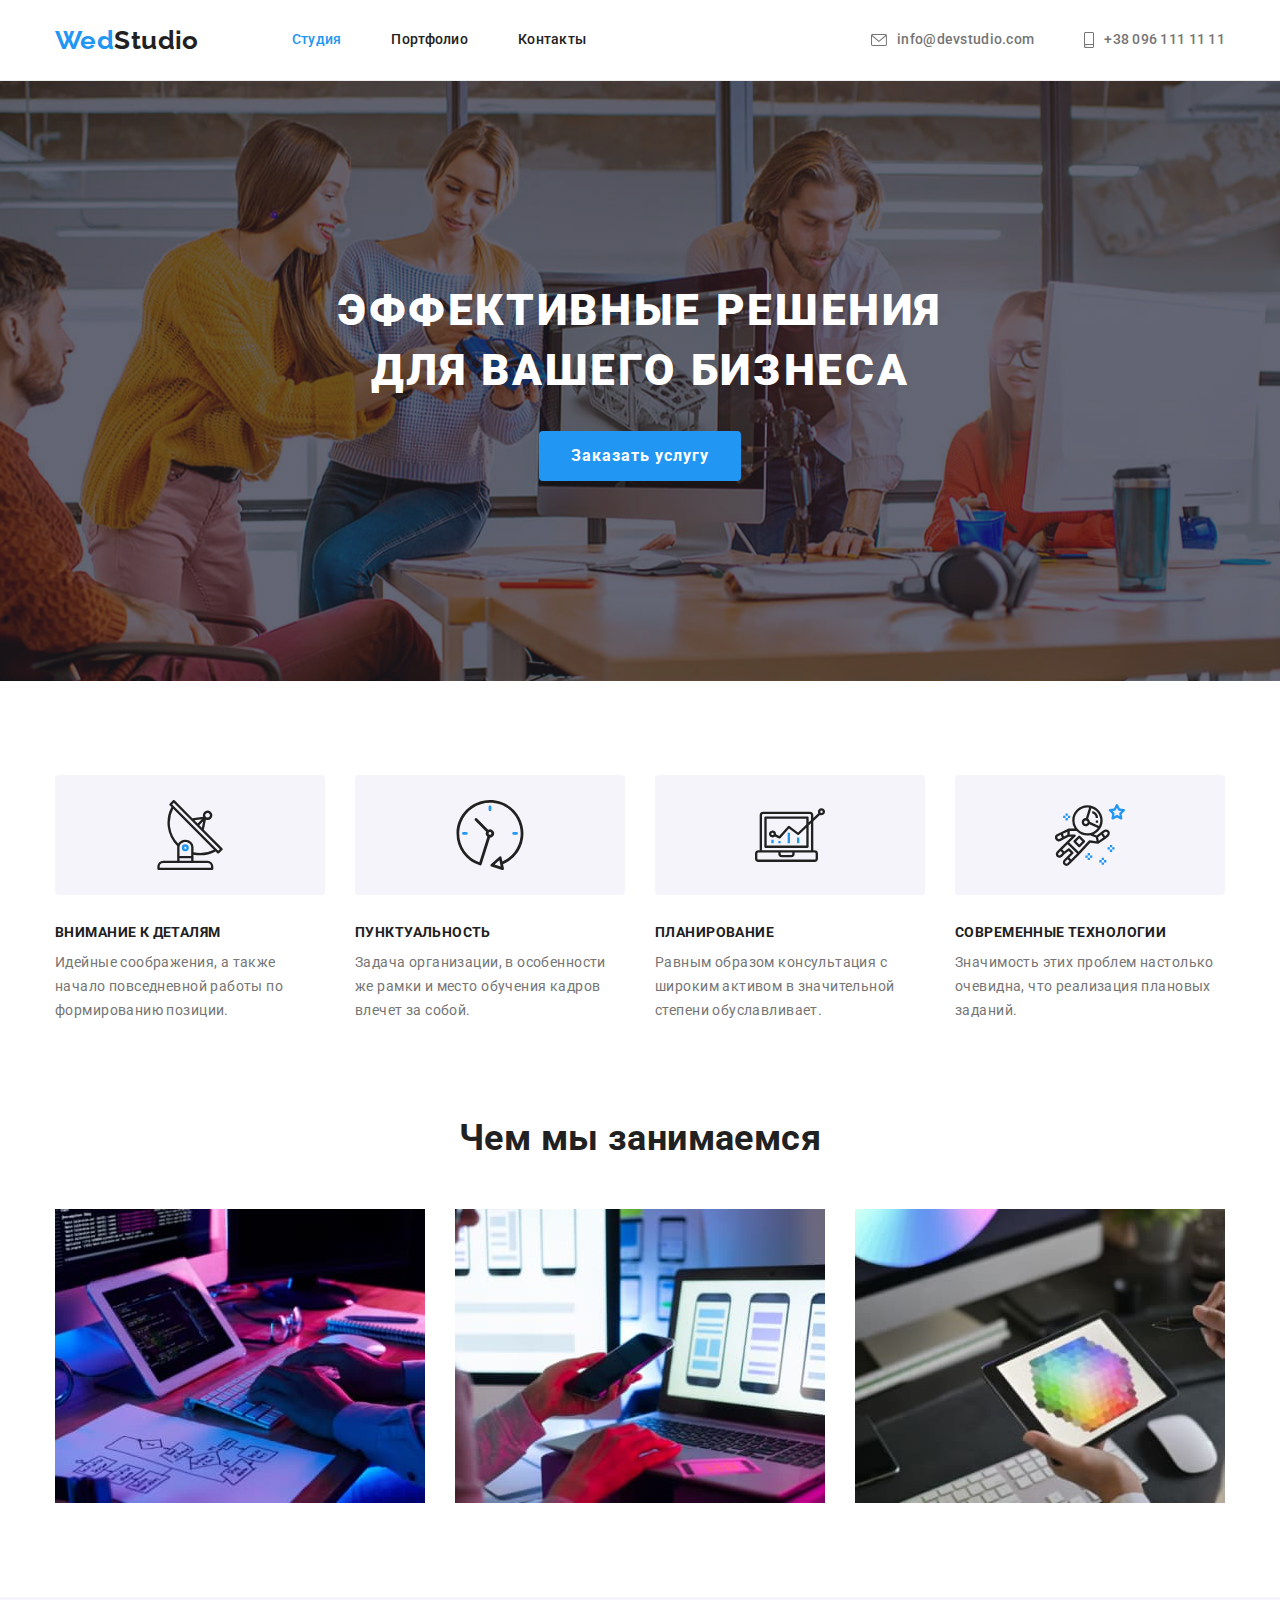
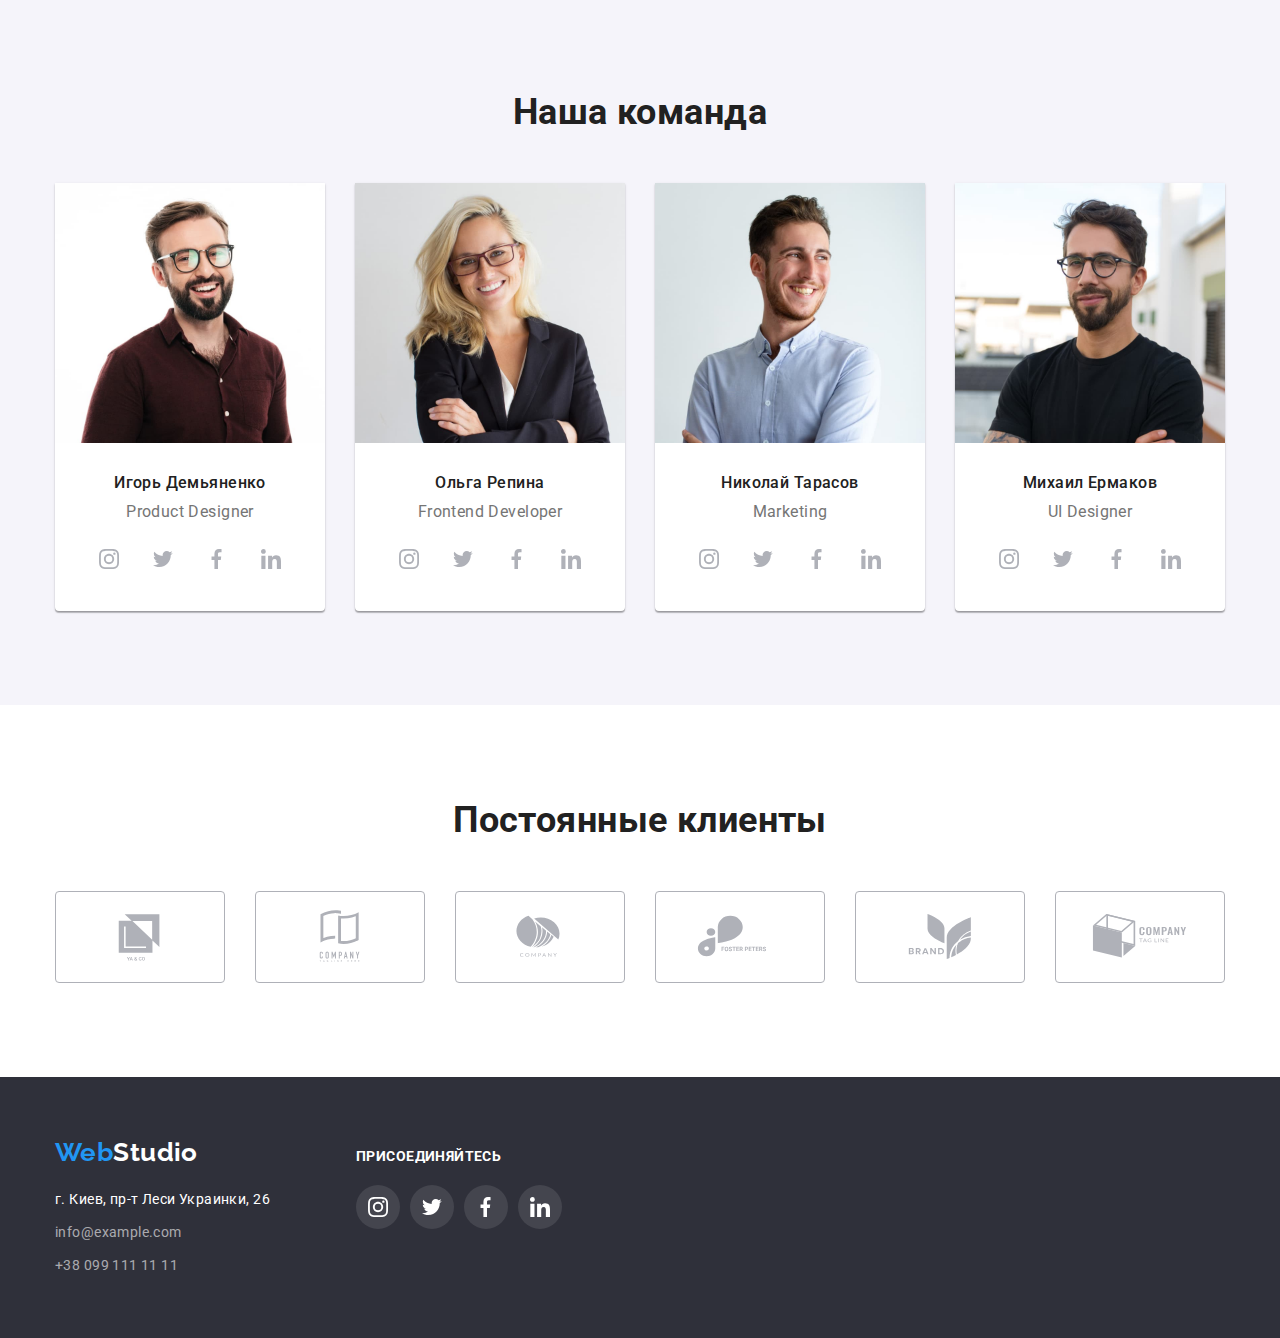
==== commit f2e6d52a: "исправление замечаний ментора" ====
--- a/index.html
+++ b/index.html
@@ -34,7 +34,7 @@
                 <li class="item">
                     <a class="enve" href="mailto:info@devstudio.com">
                         <svg class="envelope" width="16" height="12">
-                            <use href="./images/symbol.svg#icon-envelope">
+                            <use href="./images/symbol-defs.svg#icon-envelope">
                             </use>
                         </svg>
                         info@devstudio.com</a>
@@ -42,7 +42,7 @@
                 <li class="item">
                     <a class="enve" href="tel:+380961111111">
                         <svg class="envelope" width="10" height="16">
-                            <use href="./images/symbol.svg#icon-smartphone">
+                            <use href="./images/symbol-defs.svg#icon-smartphone">
                             </use>
                         </svg>
                         +38 096 111 11 11</a>
@@ -121,115 +121,145 @@
                         <div class="range">
                             <h3>Игорь Демьяненко</h3>
                             <p>Product Designer</p>
-
-                            <div class="container-team">
-                                <a class="communic" href="">
-                                    <svg class="twitter" width="20" height="20">
-                                        <use href="./images/symbol.svg#icon-instagram-2"></use>
-                                    </svg>
-                                </a>
-                                <a class="communic" href="">
-                                    <svg class="twitter" width="20" height="20">
-                                        <use href="./images/symbol.svg#icon-twitter-1"></use>
-                                    </svg>
-                                </a>
-                                <a class="communic" href="">
-                                    <svg class="twitter" width="20" height="20">
-                                        <use href="./images/symbol.svg#icon-facebook-1"></use>
-                                    </svg>
-                                </a>
-                                <a class="communic" href="">
-                                    <svg class="twitter" width="20" height="20">
-                                        <use href="./images/symbol.svg#icon-linkedin-1"></use>
-                                    </svg>
-                                </a>
-                            </div>
-                        </div>
-                    </li>
-                    <li class="item"><img src="./images/k2.jpg" alt="фото 2участника команды" width="270">
-                        <div class="range">
-                            <h3>Ольга Репина</h3>
-                            <p>Frontend Developer</p>
-                            <div class="container-team">
-                                <a class="communic" href="">
-                                    <svg class="twitter" width="20" height="20">
-                                        <use href="./images/symbol.svg#icon-instagram-2"></use>
-                                    </svg>
-                                </a>
-                                <a class="communic" href="">
-                                    <svg class="twitter" width="20" height="20">
-                                        <use href="./images/symbol.svg#icon-twitter-1"></use>
-                                    </svg>
-                                </a>
-                                <a class="communic" href="">
-                                    <svg class="twitter" width="20" height="20">
-                                        <use href="./images/symbol.svg#icon-facebook-1"></use>
-                                    </svg>
-                                </a>
-                                <a class="communic" href="">
-                                    <svg class="twitter" width="20" height="20">
-                                        <use href="./images/symbol.svg#icon-linkedin-1"></use>
-                                    </svg>
-                                </a>
-                            </div>
-                        </div>
-                    </li>
-                    <li class="item"><img src="./images/k3.jpg" alt="фото 3участника команды" width="270">
-                        <div class="range">
-                            <h3>Николай Тарасов</h3>
-                            <p>Marketing</p>
-                            <div class="container-team">
-                                <a class="communic" href="">
-                                    <svg class="twitter" width="20" height="20">
-                                        <use href="./images/symbol.svg#icon-instagram-2"></use>
-                                    </svg>
-                                </a>
-                                <a class="communic" href="">
-                                    <svg class="twitter" width="20" height="20">
-                                        <use href="./images/symbol.svg#icon-twitter-1"></use>
-                                    </svg>
-                                </a>
-                                <a class="communic" href="">
-                                    <svg class="twitter" width="20" height="20">
-                                        <use href="./images/symbol.svg#icon-facebook-1"></use>
-                                    </svg>
-                                </a>
-                                <a class="communic" href="">
-                                    <svg class="twitter" width="20" height="20">
-                                        <use href="./images/symbol.svg#icon-linkedin-1"></use>
-                                    </svg>
-                                </a>
-                            </div>
-                        </div>
-                    </li>
-                    <li class="item"><img src="./images/k4.jpg" alt="фото 4участника команды" width="270">
-                        <div class="range">
-                            <h3>Михаил Ермаков</h3>
-                            <p>UI Designer</p>
-                            <div class="container-team">
-                                <a class="communic" href="">
-                                    <svg class="twitter" width="20" height="20">
-                                        <use href="./images/symbol.svg#icon-instagram-2"></use>
-                                    </svg>
-                                </a>
-                                <a class="communic" href="">
-                                    <svg class="twitter" width="20" height="20">
-                                        <use href="./images/symbol.svg#icon-twitter-1"></use>
-                                    </svg>
-                                </a>
-                                <a class="communic" href="">
-                                    <svg class="twitter" width="20" height="20">
-                                        <use href="./images/symbol.svg#icon-facebook-1"></use>
-                                    </svg>
-                                </a>
-                                <a class="communic" href="">
-                                    <svg class="twitter" width="20" height="20">
-                                        <use href="./images/symbol.svg#icon-linkedin-1"></use>
-                                    </svg>
-                                </a>
-                            </div>
-                        </div>
-                    </li>
+                            <ul class="teamka">
+                                <li class="container-team">
+                                    <a class="communic" href="">
+                                        <svg class="twitter" width="20" height="20">
+                                            <use href="./images/symbol-defs.svg#icon-instagram"></use>
+                                        </svg>
+                                    </a>
+                                </li>
+                                <li class="container-team">
+                                    <a class="communic" href="">
+                                        <svg class="twitter" width="20" height="20">
+                                            <use href="./images/symbol-defs.svg#icon-twiter"></use>
+                                        </svg>
+                                    </a>
+                                </li>
+                                <li class="container-team">
+                                    <a class="communic" href="">
+                                        <svg class="twitter" width="20" height="20">
+                                            <use href="./images/symbol-defs.svg#icon-facebook"></use>
+                                        </svg>
+                                    </a>
+                                </li>
+                                <li class="container-team">
+                                    <a class="communic" href="">
+                                        <svg class="twitter" width="20" height="20">
+                                            <use href="./images/symbol-defs.svg#icon-linkedin"></use>
+                                        </svg>
+                                    </a>
+                                </li>
+                    </li>
+                </ul>
+                <li class="item"><img src="./images/k2.jpg" alt="фото 2участника команды" width="270">
+                    <div class="range">
+                        <h3>Ольга Репина</h3>
+                        <p>Frontend Developer</p>
+                        <ul class="teamka">
+                            <li class="container-team">
+                                <a class="communic" href="">
+                                    <svg class="twitter" width="20" height="20">
+                                        <use href="./images/symbol-defs.svg#icon-instagram"></use>
+                                    </svg>
+                                </a>
+                            </li>
+                            <li class="container-team">
+                                <a class="communic" href="">
+                                    <svg class="twitter" width="20" height="20">
+                                        <use href="./images/symbol-defs.svg#icon-twiter"></use>
+                                    </svg>
+                                </a>
+                            </li>
+                            <li class="container-team">
+                                <a class="communic" href="">
+                                    <svg class="twitter" width="20" height="20">
+                                        <use href="./images/symbol-defs.svg#icon-facebook"></use>
+                                    </svg>
+                                </a>
+                            </li>
+                            <li class="container-team">
+                                <a class="communic" href="">
+                                    <svg class="twitter" width="20" height="20">
+                                        <use href="./images/symbol-defs.svg#icon-linkedin"></use>
+                                    </svg>
+                                </a>
+                            </li>
+                        </ul>
+                    </div>
+                </li>
+                <li class="item"><img src="./images/k3.jpg" alt="фото 3участника команды" width="270">
+                    <div class="range">
+                        <h3>Николай Тарасов</h3>
+                        <p>Marketing</p>
+                        <ul class="teamka">
+                            <li class="container-team">
+                                <a class="communic" href="">
+                                    <svg class="twitter" width="20" height="20">
+                                        <use href="./images/symbol-defs.svg#icon-instagram"></use>
+                                    </svg>
+                                </a>
+                            </li>
+                            <li class="container-team">
+                                <a class="communic" href="">
+                                    <svg class="twitter" width="20" height="20">
+                                        <use href="./images/symbol-defs.svg#icon-twiter"></use>
+                                    </svg>
+                                </a>
+                            </li>
+                            <li class="container-team">
+                                <a class="communic" href="">
+                                    <svg class="twitter" width="20" height="20">
+                                        <use href="./images/symbol-defs.svg#icon-facebook"></use>
+                                    </svg>
+                                </a>
+                            </li>
+                            <li class="container-team">
+                                <a class="communic" href="">
+                                    <svg class="twitter" width="20" height="20">
+                                        <use href="./images/symbol-defs.svg#icon-linkedin"></use>
+                                    </svg>
+                                </a>
+                            </li>
+                        </ul>
+                    </div>
+                </li>
+                <li class="item"><img src="./images/k4.jpg" alt="фото 4участника команды" width="270">
+                    <div class="range">
+                        <h3>Михаил Ермаков</h3>
+                        <p>UI Designer</p>
+                        <ul class="teamka">
+                            <li class="container-team">
+                                <a class="communic" href="">
+                                    <svg class="twitter" width="20" height="20">
+                                        <use href="./images/symbol-defs.svg#icon-instagram"></use>
+                                    </svg>
+                                </a>
+                            </li>
+                            <li class="container-team">
+                                <a class="communic" href="">
+                                    <svg class="twitter" width="20" height="20">
+                                        <use href="./images/symbol-defs.svg#icon-twiter"></use>
+                                    </svg>
+                                </a>
+                            </li>
+                            <li class="container-team">
+                                <a class="communic" href="">
+                                    <svg class="twitter" width="20" height="20">
+                                        <use href="./images/symbol-defs.svg#icon-facebook"></use>
+                                    </svg>
+                                </a>
+                            </li>
+                            <li class="container-team">
+                                <a class="communic" href="">
+                                    <svg class="twitter" width="20" height="20">
+                                        <use href="./images/symbol-defs.svg#icon-linkedin"></use>
+                                    </svg>
+                                </a>
+                            </li>
+                        </ul>
+                    </div>
+                </li>
                 </ul>
             </div>
         </section>
@@ -239,64 +269,50 @@
                 <ul class="wrapul">
                     <li class="wrapli">
                         <a class="client-item" href="">
-                            <div class="client-edit">
-                                <svg width="41" height="46.67">
-                                    <use href="./images/symbol.svg#icon-YA--CO">
-                                    </use>
-                                </svg>
-                            </div>
-                        </a>
-                    </li>
-                    <li class="wrapli">
-                        <a class="client-item" href="">
-                            <div class="client-edit">
-                                <svg width="40" height="52">
-                                    <use href="./images/symbol.svg#icon-TAGLINE-HERE">
-                                    </use>
-                                </svg>
-                            </div>
-                        </a>
-
-                    </li>
-                    <li class="wrapli">
-                        <a class="client-item" href="">
-                            <div class="client-edit"><svg width="43.46" height="41.18">
-                                    <use href="./images/symbol.svg#icon-COMPANY">
-                                    </use>
-                                </svg>
-                            </div>
-                        </a>
-
-                    </li>
-                    <li class="wrapli">
-                        <a class="client-item" href="">
-                            <div class="client-edit">
-                                <svg width="84.44" height="40.62">
-                                    <use href="./images/symbol.svg#icon-FOSTER-PETERS">
-                                    </use>
-                                </svg>
-                            </div>
-                        </a>
-                    </li>
-                    <li class="wrapli">
-                        <a class="client-item" href="">
-                            <div class="client-edit">
-                                <svg width="62.54" height="45.43">
-                                    <use href="./images/symbol.svg#icon-BRAND">
-                                    </use>
-                                </svg>
-                            </div>
-                        </a>
-
-                    </li>
-                    <li class="wrapli">
-                        <a class="client-item" href="">
-                            <div class="client-edit">
-                                <svg width="93.79" height="43.93">
-                                    <use href="./images/symbol.svg#icon-COMPANY-TAG-LINE">
-                                    </use>
-                                </svg>
-                            </div>
+                            <svg width="106" height="60">
+                                <use href="./images/symbol-defs.svg#icon-YA--CO">
+                                </use>
+                            </svg>
+                        </a>
+                    </li>
+                    <li class="wrapli">
+                        <a class="client-item" href="">
+                            <svg width="106" height="60">
+                                <use href="./images/symbol-defs.svg#icon-TAGLINE-HERE">
+                                </use>
+                            </svg>
+                        </a>
+                    </li>
+                    <li class="wrapli">
+                        <a class="client-item" href="">
+                            <svg width="106" height="60">
+                                <use href="./images/symbol-defs.svg#icon-COMPANY">
+                                </use>
+                            </svg>
+                        </a>
+                    </li>
+                    <li class="wrapli">
+                        <a class="client-item" href="">
+                            <svg width="106" height="60">
+                                <use href="./images/symbol-defs.svg#icon-FOSTER-PETERS">
+                                </use>
+                            </svg>
+                        </a>
+                    </li>
+                    <li class="wrapli">
+                        <a class="client-item" href="">
+                            <svg width="106" height="60">
+                                <use href="./images/symbol-defs.svg#icon-BRAND">
+                                </use>
+                            </svg>
+                        </a>
+                    </li>
+                    <li class="wrapli">
+                        <a class="client-item" href="">
+                            <svg width="106" height="60">
+                                <use href="./images/symbol-defs.svg#icon-COMPANY-TAG-LINE">
+                                </use>
+                            </svg>
                         </a>
 
                     </li>
@@ -308,45 +324,51 @@
     </main>
     <footer class="hero-footer">
         <!--разметка footer-->
-        <div class="container">
-            <div class="karman">
-                <div class="footer-address">
-                    <a href="" class="logo footer">
-                        <span>Web</span>Studio
-                    </a>
-                    <address class="address">
-                        <p>г. Киев, пр-т Леси Украинки, 26</p>
-                        <ul class="contacts">
-                            <li><a href="mailto:info@example.com">info@example.com</a></li>
-                            <li><a href="tel:+380991111111">+38 099 111 11 11</a></li>
-                        </ul>
-                    </address>
-                </div>
-                <div class=container-foot>
-                    <h2 class="edit">присоединяйтесь</h2>
-                    <div class="container-team foot">
+        <div class="container footerr">
+            <div class="footer-address">
+                <a href="" class="logo footer">
+                    <span>Web</span>Studio
+                </a>
+                <address class="address">
+                    <p>г. Киев, пр-т Леси Украинки, 26</p>
+                    <ul class="contacts">
+                        <li><a href="mailto:info@example.com">info@example.com</a></li>
+                        <li><a href="tel:+380991111111">+38 099 111 11 11</a></li>
+                    </ul>
+                </address>
+            </div>
+            <div class=container-foot>
+                <h2 class="edit">присоединяйтесь</h2>
+                <ul class="teamka-footer">
+                    <li class="container-team">
                         <a class="communic foot" href="">
                             <svg class="twitter foot" width="20" height="20">
-                                <use href="./images/symbol.svg#icon-instagram-2"></use>
-                            </svg>
-                        </a>
+                                <use href="./images/symbol-defs.svg#icon-instagram"></use>
+                            </svg>
+                        </a>
+                    </li>
+                    <li class="container-team">
                         <a class="communic foot" href="">
                             <svg class="twitter foot" width="20" height="20">
-                                <use href="./images/symbol.svg#icon-twitter-1"></use>
-                            </svg>
-                        </a>
+                                <use href="./images/symbol-defs.svg#icon-twiter"></use>
+                            </svg>
+                        </a>
+                    </li>
+                    <li class="container-team">
                         <a class="communic foot" href="">
                             <svg class="twitter foot" width="20" height="20">
-                                <use href="./images/symbol.svg#icon-facebook-1"></use>
-                            </svg>
-                        </a>
+                                <use href="./images/symbol-defs.svg#icon-facebook"></use>
+                            </svg>
+                        </a>
+                    </li>
+                    <li class="container-team">
                         <a class="communic foot" href="">
                             <svg class="twitter foot" width="20" height="20">
-                                <use href="./images/symbol.svg#icon-linkedin-1"></use>
-                            </svg>
-                        </a>
-                    </div>
-                </div>
+                                <use href="./images/symbol-defs.svg#icon-linkedin"></use>
+                            </svg>
+                        </a>
+                    </li>
+                </ul>
             </div>
         </div>
 
--- a/css/styles.css
+++ b/css/styles.css
@@ -151,8 +151,6 @@
 }
 /* стилизация фона hero и footer */
 .hero-section {
-  background-color: var(--second-back-color);
-  /* outline: 1px solid violet; */
   text-align: center;
   padding: 200px 0;
   background-image: linear-gradient(
@@ -161,6 +159,7 @@
       rgba(47, 48, 58, 0.4)
     ),
     url("../images/Img.svg");
+  background-size: 1600px 600px;
   background-repeat: no-repeat;
   background-position: center;
 }
@@ -294,26 +293,28 @@
 .container .teammate {
   margin: 0;
 }
-.container .teammate li {
+.container .teammate .item {
   box-shadow: 0px 1px 3px rgba(0, 0, 0, 0.12), 0px 1px 1px rgba(0, 0, 0, 0.14),
     0px 2px 1px rgba(0, 0, 0, 0.2);
   border-radius: 0px 0px 4px 4px;
   width: 270px;
   background-color: #fff;
 }
+.teamka {
+  display: flex;
+  padding: 0;
+}
 .container-team {
   display: flex;
-  padding-left: 32px;
-  padding-right: 32px;
 }
 .communic {
   display: flex;
-  width: 44px;
-  height: 44px;
   border-radius: 50%;
   justify-content: center;
   align-items: center;
   fill: #afb1b8;
+  width: 44px;
+  height: 44px;
 }
 .communic:hover,
 .communic:active,
@@ -321,11 +322,12 @@
   background-color: var(--accent-color);
   fill: var(--second-text-color);
 }
-.container-team .communic + .communic {
+.teamka .container-team + .container-team,
+.teamka-footer .container-team + .container-team {
   margin-left: 10px;
 }
 
-.container-team a svg {
+.container-team li a svg {
   margin: 0;
 }
 .teammate h3 {
@@ -336,7 +338,7 @@
   margin-bottom: 10px;
 }
 .teammate .range {
-  padding: 30px 0;
+  padding: 30px 32px;
 }
 /* стилизация должностей участников команды */
 .teammate p {
@@ -370,19 +372,16 @@
   justify-content: center;
   padding: 0;
   margin: 0;
+  fill: #afb1b8;
 }
 .client-item:hover,
 .client-item:active,
 .client-item:focus {
   border-color: var(--accent-color);
 }
-.client-edit {
-  display: flex;
-  fill: #afb1b8;
-}
-.client-item:hover .client-edit,
-.client-item:active .client-edit,
-.client-item:focus .client-edit {
+.wrapli:hover .client-item,
+.wrapli:active .client-item,
+.wrapli:focus .client-item {
   fill: var(--accent-color);
 }
 .wrapul .wrapli + .wrapli {
@@ -394,8 +393,10 @@
   width: 231px;
   margin: 0;
   margin-right: 70px;
-}
-.container-team.foot {
+  align-self: baseline;
+}
+.teamka-footer {
+  display: flex;
   padding: 0;
 }
 .address,
@@ -436,8 +437,9 @@
 .container-foot {
   display: inline-block;
   width: 231px;
-}
-.karman {
+  align-self: baseline;
+}
+.container.footerr {
   display: flex;
 }
 
@@ -445,7 +447,6 @@
   color: var(--second-text-color);
   text-transform: uppercase;
   margin-bottom: 20px;
-  padding-top: 10px;
 }
 .twitter .foot {
 }
@@ -560,6 +561,8 @@
 .filter-button:active {
   background-color: var(--accent-color);
   color: var(--second-text-color);
+  box-shadow: 0px 3px 1px rgba(0, 0, 0, 0.1), 0px 1px 2px rgba(0, 0, 0, 0.08),
+    0px 2px 2px rgba(0, 0, 0, 0.12);
 }
 /* рамка для фильтра  */
 .border-filter {
